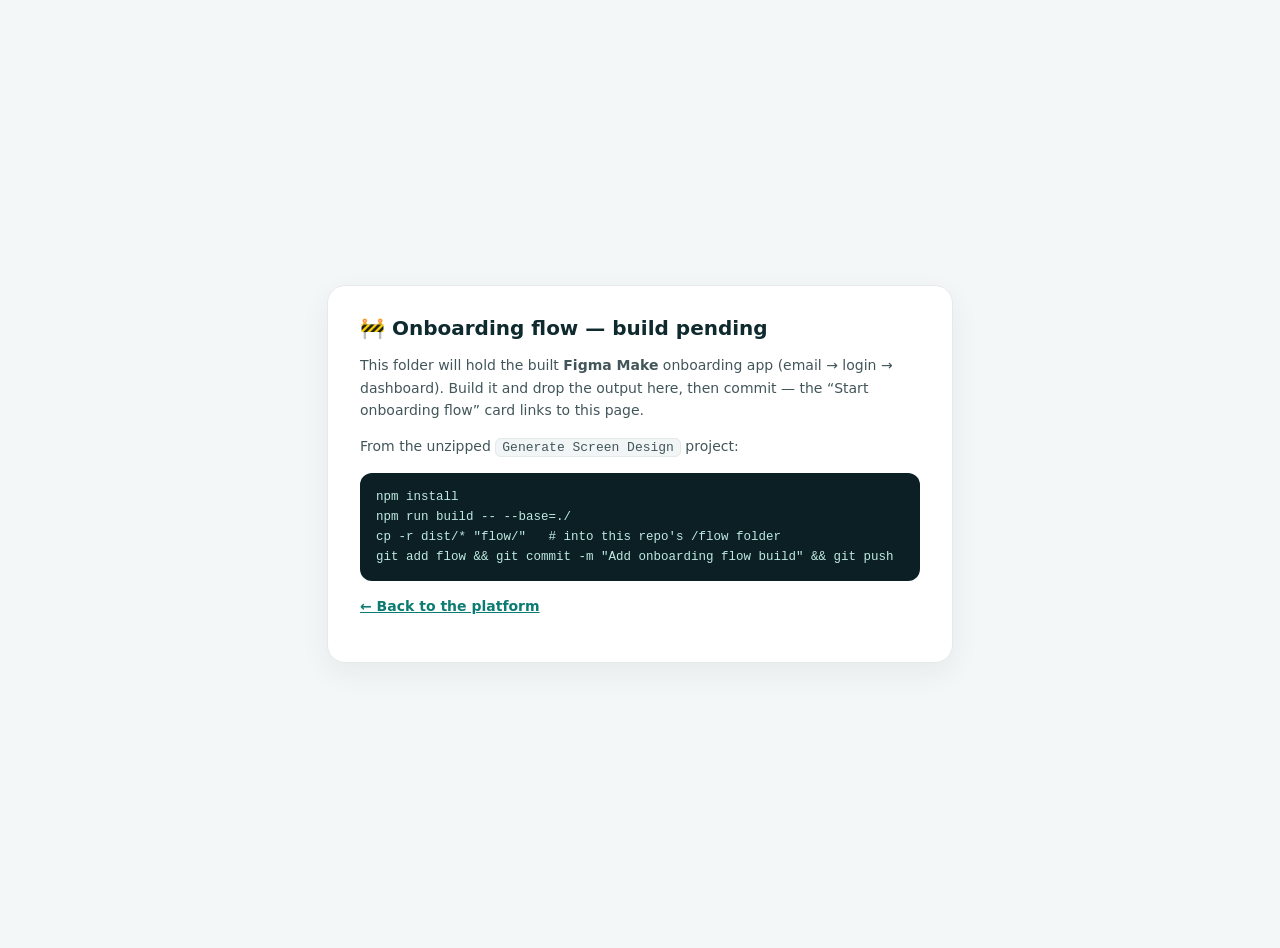
==== flow/index.html @ 6468759a "Wire 'Start onboarding flow' box to /flow; add build-pending placeholder Co-Authored-By: Claude Opus" ====
<!doctype html>
<html lang="en">
<head>
<meta charset="utf-8">
<meta name="viewport" content="width=device-width, initial-scale=1">
<title>Onboarding flow — build pending</title>
<style>
  body{margin:0;min-height:100vh;display:flex;align-items:center;justify-content:center;background:#F4F7F7;color:#0F2A2E;font-family:Inter,-apple-system,system-ui,sans-serif;padding:24px}
  .card{max-width:560px;background:#fff;border:1px solid #E4EAEA;border-radius:18px;padding:30px 32px;box-shadow:0 10px 30px rgba(15,42,46,.06)}
  h1{font-size:20px;margin:0 0 8px}
  p{color:#42565A;font-size:14px;line-height:1.6}
  code{background:#F1F5F5;border:1px solid #E4EAEA;border-radius:6px;padding:1px 6px;font-size:13px}
  pre{background:#0B1F24;color:#BFE9E2;border-radius:12px;padding:14px 16px;overflow:auto;font-size:12.5px;line-height:1.6}
  a{color:#0C7C72;font-weight:700}
</style>
</head>
<body>
<div class="card">
  <h1>🚧 Onboarding flow — build pending</h1>
  <p>This folder will hold the built <b>Figma Make</b> onboarding app (email → login → dashboard). Build it and drop the output here, then commit — the “Start onboarding flow” card links to this page.</p>
  <p>From the unzipped <code>Generate Screen Design</code> project:</p>
  <pre>npm install
npm run build -- --base=./
cp -r dist/* "flow/"   # into this repo's /flow folder
git add flow &amp;&amp; git commit -m "Add onboarding flow build" &amp;&amp; git push</pre>
  <p><a href="../index.html">← Back to the platform</a></p>
</div>
</body>
</html>
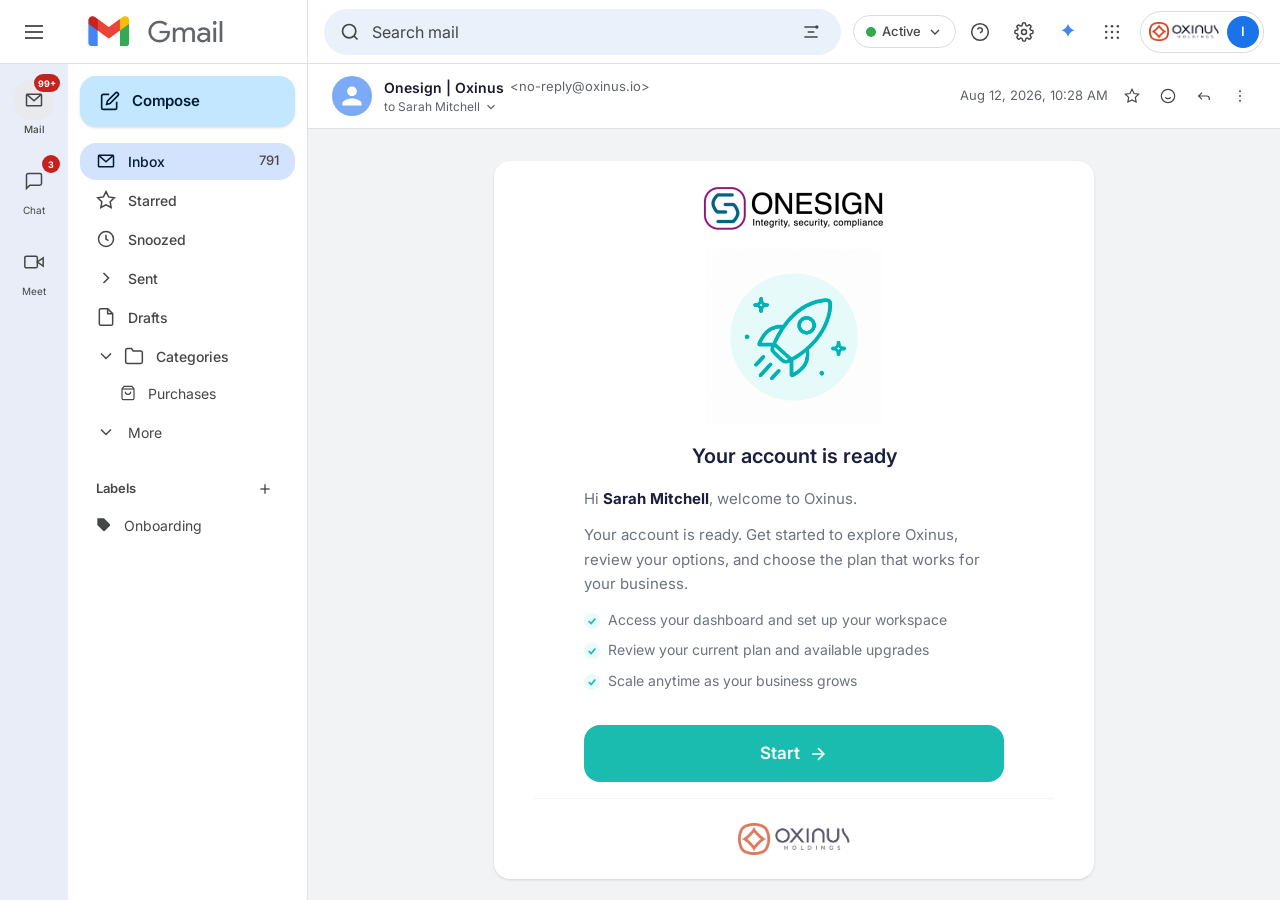
==== commit 49ee89c0: "Add built Figma Make onboarding app to /flow (email -> login -> dashboard) Built from the Generate S" ====
--- a/flow/index.html
+++ b/flow/index.html
@@ -1,29 +1,21 @@
 <!doctype html>
 <html lang="en">
-<head>
-<meta charset="utf-8">
-<meta name="viewport" content="width=device-width, initial-scale=1">
-<title>Onboarding flow — build pending</title>
-<style>
-  body{margin:0;min-height:100vh;display:flex;align-items:center;justify-content:center;background:#F4F7F7;color:#0F2A2E;font-family:Inter,-apple-system,system-ui,sans-serif;padding:24px}
-  .card{max-width:560px;background:#fff;border:1px solid #E4EAEA;border-radius:18px;padding:30px 32px;box-shadow:0 10px 30px rgba(15,42,46,.06)}
-  h1{font-size:20px;margin:0 0 8px}
-  p{color:#42565A;font-size:14px;line-height:1.6}
-  code{background:#F1F5F5;border:1px solid #E4EAEA;border-radius:6px;padding:1px 6px;font-size:13px}
-  pre{background:#0B1F24;color:#BFE9E2;border-radius:12px;padding:14px 16px;overflow:auto;font-size:12.5px;line-height:1.6}
-  a{color:#0C7C72;font-weight:700}
-</style>
-</head>
-<body>
-<div class="card">
-  <h1>🚧 Onboarding flow — build pending</h1>
-  <p>This folder will hold the built <b>Figma Make</b> onboarding app (email → login → dashboard). Build it and drop the output here, then commit — the “Start onboarding flow” card links to this page.</p>
-  <p>From the unzipped <code>Generate Screen Design</code> project:</p>
-  <pre>npm install
-npm run build -- --base=./
-cp -r dist/* "flow/"   # into this repo's /flow folder
-git add flow &amp;&amp; git commit -m "Add onboarding flow build" &amp;&amp; git push</pre>
-  <p><a href="../index.html">← Back to the platform</a></p>
-</div>
-</body>
+  <head>
+    
+    <meta charset="UTF-8" />
+    <meta name="viewport" content="width=device-width, initial-scale=1.0" />
+    <title>Choose plan - new user</title>
+    
+    <meta name="description" content="Creates custom screen designs quickly and efficiently, enabling designers and developers to visualize and prototype user interfaces with ease.">
+    <meta name="robots" content="noindex, nofollow">
+    <meta property="og:title" content="Choose plan - new user">
+    <meta property="og:description" content="Creates custom screen designs quickly and efficiently, enabling designers and developers to visualize and prototype user interfaces with ease.">
+    <script type="module" crossorigin src="./assets/index-Cu-lUouY.js"></script>
+    <link rel="stylesheet" crossorigin href="./assets/index-CM7IrPWO.css">
+  </head>
+  <body>
+    
+    <div id="root"></div>
+    
+  </body>
 </html>
--- a/flow/assets/index-CM7IrPWO.css
+++ b/flow/assets/index-CM7IrPWO.css
@@ -0,0 +1 @@
+@import "https://fonts.googleapis.com/css2?family=Inter:wght@400;500;600;700&display=swap";@layer components;@layer properties{@supports (((-webkit-hyphens:none)) and (not (margin-trim:inline))) or ((-moz-orient:inline) and (not (color:rgb(from red r g b)))){*,:before,:after,::backdrop{--tw-translate-x:0;--tw-translate-y:0;--tw-translate-z:0;--tw-rotate-x:initial;--tw-rotate-y:initial;--tw-rotate-z:initial;--tw-skew-x:initial;--tw-skew-y:initial;--tw-space-y-reverse:0;--tw-space-x-reverse:0;--tw-border-style:solid;--tw-leading:initial;--tw-font-weight:initial;--tw-tracking:initial;--tw-shadow:0 0 #0000;--tw-shadow-color:initial;--tw-shadow-alpha:100%;--tw-inset-shadow:0 0 #0000;--tw-inset-shadow-color:initial;--tw-inset-shadow-alpha:100%;--tw-ring-color:initial;--tw-ring-shadow:0 0 #0000;--tw-inset-ring-color:initial;--tw-inset-ring-shadow:0 0 #0000;--tw-ring-inset:initial;--tw-ring-offset-width:0px;--tw-ring-offset-color:#fff;--tw-ring-offset-shadow:0 0 #0000;--tw-blur:initial;--tw-brightness:initial;--tw-contrast:initial;--tw-grayscale:initial;--tw-hue-rotate:initial;--tw-invert:initial;--tw-opacity:initial;--tw-saturate:initial;--tw-sepia:initial;--tw-drop-shadow:initial;--tw-drop-shadow-color:initial;--tw-drop-shadow-alpha:100%;--tw-drop-shadow-size:initial;--tw-duration:initial}}}@layer theme{:root,:host{--font-sans:ui-sans-serif, system-ui, sans-serif, "Apple Color Emoji", "Segoe UI Emoji", "Segoe UI Symbol", "Noto Color Emoji";--font-mono:ui-monospace, SFMono-Regular, Menlo, Monaco, Consolas, "Liberation Mono", "Courier New", monospace;--color-black:#000;--color-white:#fff;--spacing:.25rem;--font-weight-normal:400;--font-weight-medium:500;--font-weight-semibold:600;--font-weight-bold:700;--font-weight-black:900;--tracking-tight:-.025em;--tracking-wider:.05em;--tracking-widest:.1em;--leading-tight:1.25;--leading-snug:1.375;--leading-relaxed:1.625;--radius-lg:.5rem;--radius-xl:.75rem;--radius-2xl:1rem;--blur-sm:8px;--default-transition-duration:.15s;--default-transition-timing-function:cubic-bezier(.4, 0, .2, 1);--default-font-family:var(--font-sans);--default-mono-font-family:var(--font-mono)}}@layer base{*,:after,:before,::backdrop{box-sizing:border-box;border:0 solid;margin:0;padding:0}::file-selector-button{box-sizing:border-box;border:0 solid;margin:0;padding:0}html,:host{-webkit-text-size-adjust:100%;tab-size:4;line-height:1.5;font-family:var(--default-font-family,ui-sans-serif, system-ui, sans-serif, "Apple Color Emoji", "Segoe UI Emoji", "Segoe UI Symbol", "Noto Color Emoji");font-feature-settings:var(--default-font-feature-settings,normal);font-variation-settings:var(--default-font-variation-settings,normal);-webkit-tap-highlight-color:transparent}hr{height:0;color:inherit;border-top-width:1px}abbr:where([title]){-webkit-text-decoration:underline dotted;text-decoration:underline dotted}h1,h2,h3,h4,h5,h6{font-size:inherit;font-weight:inherit}a{color:inherit;-webkit-text-decoration:inherit;-webkit-text-decoration:inherit;-webkit-text-decoration:inherit;-webkit-text-decoration:inherit;text-decoration:inherit}b,strong{font-weight:bolder}code,kbd,samp,pre{font-family:var(--default-mono-font-family,ui-monospace, SFMono-Regular, Menlo, Monaco, Consolas, "Liberation Mono", "Courier New", monospace);font-feature-settings:var(--default-mono-font-feature-settings,normal);font-variation-settings:var(--default-mono-font-variation-settings,normal);font-size:1em}small{font-size:80%}sub,sup{vertical-align:baseline;font-size:75%;line-height:0;position:relative}sub{bottom:-.25em}sup{top:-.5em}table{text-indent:0;border-color:inherit;border-collapse:collapse}:-moz-focusring{outline:auto}progress{vertical-align:baseline}summary{display:list-item}ol,ul,menu{list-style:none}img,svg,video,canvas,audio,iframe,embed,object{vertical-align:middle;display:block}img,video{max-width:100%;height:auto}button,input,select,optgroup,textarea{font:inherit;font-feature-settings:inherit;font-variation-settings:inherit;letter-spacing:inherit;color:inherit;opacity:1;background-color:#0000;border-radius:0}::file-selector-button{font:inherit;font-feature-settings:inherit;font-variation-settings:inherit;letter-spacing:inherit;color:inherit;opacity:1;background-color:#0000;border-radius:0}:where(select:is([multiple],[size])) optgroup{font-weight:bolder}:where(select:is([multiple],[size])) optgroup option{padding-inline-start:20px}::file-selector-button{margin-inline-end:4px}::placeholder{opacity:1}@supports (not ((-webkit-appearance:-apple-pay-button))) or (contain-intrinsic-size:1px){::placeholder{color:currentColor}@supports (color:color-mix(in lab, red, red)){::placeholder{color:color-mix(in oklab, currentcolor 50%, transparent)}}}textarea{resize:vertical}::-webkit-search-decoration{-webkit-appearance:none}::-webkit-date-and-time-value{min-height:1lh;text-align:inherit}::-webkit-datetime-edit{display:inline-flex}::-webkit-datetime-edit-fields-wrapper{padding:0}::-webkit-datetime-edit{padding-block:0}::-webkit-datetime-edit-year-field{padding-block:0}::-webkit-datetime-edit-month-field{padding-block:0}::-webkit-datetime-edit-day-field{padding-block:0}::-webkit-datetime-edit-hour-field{padding-block:0}::-webkit-datetime-edit-minute-field{padding-block:0}::-webkit-datetime-edit-second-field{padding-block:0}::-webkit-datetime-edit-millisecond-field{padding-block:0}::-webkit-datetime-edit-meridiem-field{padding-block:0}::-webkit-calendar-picker-indicator{line-height:1}:-moz-ui-invalid{box-shadow:none}button,input:where([type=button],[type=reset],[type=submit]){appearance:button}::file-selector-button{appearance:button}::-webkit-inner-spin-button{height:auto}::-webkit-outer-spin-button{height:auto}[hidden]:where(:not([hidden=until-found])){display:none!important}}@layer utilities{.pointer-events-none{pointer-events:none}.absolute{position:absolute}.fixed{position:fixed}.relative{position:relative}.start{inset-inline-start:var(--spacing)}.-top-0\.5{top:calc(var(--spacing) * -.5)}.-top-1\.5{top:calc(var(--spacing) * -1.5)}.top-0{top:calc(var(--spacing) * 0)}.top-1\/2{top:50%}.top-12{top:calc(var(--spacing) * 12)}.-right-0\.5{right:calc(var(--spacing) * -.5)}.-right-1\.5{right:calc(var(--spacing) * -1.5)}.right-0{right:calc(var(--spacing) * 0)}.right-2{right:calc(var(--spacing) * 2)}.right-4{right:calc(var(--spacing) * 4)}.left-10{left:calc(var(--spacing) * 10)}.z-10{z-index:10}.mx-1{margin-inline:calc(var(--spacing) * 1)}.mx-auto{margin-inline:auto}.-mt-4{margin-top:calc(var(--spacing) * -4)}.mt-1{margin-top:calc(var(--spacing) * 1)}.mt-2{margin-top:calc(var(--spacing) * 2)}.mt-3{margin-top:calc(var(--spacing) * 3)}.mt-4{margin-top:calc(var(--spacing) * 4)}.mt-5{margin-top:calc(var(--spacing) * 5)}.mt-6{margin-top:calc(var(--spacing) * 6)}.mr-1{margin-right:calc(var(--spacing) * 1)}.mb-1{margin-bottom:calc(var(--spacing) * 1)}.mb-1\.5{margin-bottom:calc(var(--spacing) * 1.5)}.mb-2{margin-bottom:calc(var(--spacing) * 2)}.mb-3{margin-bottom:calc(var(--spacing) * 3)}.mb-4{margin-bottom:calc(var(--spacing) * 4)}.mb-5{margin-bottom:calc(var(--spacing) * 5)}.mb-6{margin-bottom:calc(var(--spacing) * 6)}.mb-7{margin-bottom:calc(var(--spacing) * 7)}.mb-8{margin-bottom:calc(var(--spacing) * 8)}.mb-10{margin-bottom:calc(var(--spacing) * 10)}.-ml-1{margin-left:calc(var(--spacing) * -1)}.ml-1{margin-left:calc(var(--spacing) * 1)}.ml-7{margin-left:calc(var(--spacing) * 7)}.ml-auto{margin-left:auto}.block{display:block}.flex{display:flex}.grid{display:grid}.hidden{display:none}.inline{display:inline}.table{display:table}.h-0\.5{height:calc(var(--spacing) * .5)}.h-1\.5{height:calc(var(--spacing) * 1.5)}.h-2{height:calc(var(--spacing) * 2)}.h-2\.5{height:calc(var(--spacing) * 2.5)}.h-3{height:calc(var(--spacing) * 3)}.h-3\.5{height:calc(var(--spacing) * 3.5)}.h-4{height:calc(var(--spacing) * 4)}.h-4\.5{height:calc(var(--spacing) * 4.5)}.h-5{height:calc(var(--spacing) * 5)}.h-6{height:calc(var(--spacing) * 6)}.h-7{height:calc(var(--spacing) * 7)}.h-8{height:calc(var(--spacing) * 8)}.h-9{height:calc(var(--spacing) * 9)}.h-10{height:calc(var(--spacing) * 10)}.h-12{height:calc(var(--spacing) * 12)}.h-24{height:calc(var(--spacing) * 24)}.h-44{height:calc(var(--spacing) * 44)}.h-\[18px\]{height:18px}.h-\[46px\]{height:46px}.h-\[52px\]{height:52px}.h-\[56px\]{height:56px}.h-\[60px\]{height:60px}.h-\[64px\]{height:64px}.h-full{height:100%}.h-px{height:1px}.h-screen{height:100vh}.min-h-0{min-height:calc(var(--spacing) * 0)}.w-2{width:calc(var(--spacing) * 2)}.w-2\.5{width:calc(var(--spacing) * 2.5)}.w-3{width:calc(var(--spacing) * 3)}.w-3\.5{width:calc(var(--spacing) * 3.5)}.w-4{width:calc(var(--spacing) * 4)}.w-4\.5{width:calc(var(--spacing) * 4.5)}.w-5{width:calc(var(--spacing) * 5)}.w-6{width:calc(var(--spacing) * 6)}.w-7{width:calc(var(--spacing) * 7)}.w-8{width:calc(var(--spacing) * 8)}.w-9{width:calc(var(--spacing) * 9)}.w-10{width:calc(var(--spacing) * 10)}.w-12{width:calc(var(--spacing) * 12)}.w-24{width:calc(var(--spacing) * 24)}.w-44{width:calc(var(--spacing) * 44)}.w-\[18px\]{width:18px}.w-\[52\%\]{width:52%}.w-\[52px\]{width:52px}.w-\[68px\]{width:68px}.w-\[88px\]{width:88px}.w-\[240px\]{width:240px}.w-full{width:100%}.w-px{width:1px}.max-w-\[420px\]{max-width:420px}.max-w-\[520px\]{max-width:520px}.max-w-\[600px\]{max-width:600px}.max-w-\[680px\]{max-width:680px}.max-w-\[720px\]{max-width:720px}.min-w-0{min-width:calc(var(--spacing) * 0)}.min-w-\[18px\]{min-width:18px}.flex-1{flex:1}.flex-shrink-0{flex-shrink:0}.-translate-y-1\/2{--tw-translate-y:calc(calc(1 / 2 * 100%) * -1);translate:var(--tw-translate-x) var(--tw-translate-y)}.transform{transform:var(--tw-rotate-x,) var(--tw-rotate-y,) var(--tw-rotate-z,) var(--tw-skew-x,) var(--tw-skew-y,)}.cursor-not-allowed{cursor:not-allowed}.cursor-pointer{cursor:pointer}.appearance-none{appearance:none}.grid-cols-2{grid-template-columns:repeat(2,minmax(0,1fr))}.grid-cols-3{grid-template-columns:repeat(3,minmax(0,1fr))}.flex-col{flex-direction:column}.items-baseline{align-items:baseline}.items-center{align-items:center}.items-end{align-items:flex-end}.items-start{align-items:flex-start}.justify-between{justify-content:space-between}.justify-center{justify-content:center}.justify-end{justify-content:flex-end}.gap-0{gap:calc(var(--spacing) * 0)}.gap-0\.5{gap:calc(var(--spacing) * .5)}.gap-1{gap:calc(var(--spacing) * 1)}.gap-1\.5{gap:calc(var(--spacing) * 1.5)}.gap-2{gap:calc(var(--spacing) * 2)}.gap-3{gap:calc(var(--spacing) * 3)}.gap-4{gap:calc(var(--spacing) * 4)}.gap-5{gap:calc(var(--spacing) * 5)}.gap-6{gap:calc(var(--spacing) * 6)}:where(.space-y-2>:not(:last-child)){--tw-space-y-reverse:0;margin-block-start:calc(calc(var(--spacing) * 2) * var(--tw-space-y-reverse));margin-block-end:calc(calc(var(--spacing) * 2) * calc(1 - var(--tw-space-y-reverse)))}:where(.space-y-3>:not(:last-child)){--tw-space-y-reverse:0;margin-block-start:calc(calc(var(--spacing) * 3) * var(--tw-space-y-reverse));margin-block-end:calc(calc(var(--spacing) * 3) * calc(1 - var(--tw-space-y-reverse)))}:where(.space-y-5>:not(:last-child)){--tw-space-y-reverse:0;margin-block-start:calc(calc(var(--spacing) * 5) * var(--tw-space-y-reverse));margin-block-end:calc(calc(var(--spacing) * 5) * calc(1 - var(--tw-space-y-reverse)))}:where(.-space-x-2>:not(:last-child)){--tw-space-x-reverse:0;margin-inline-start:calc(calc(var(--spacing) * -2) * var(--tw-space-x-reverse));margin-inline-end:calc(calc(var(--spacing) * -2) * calc(1 - var(--tw-space-x-reverse)))}.overflow-hidden{overflow:hidden}.overflow-y-auto{overflow-y:auto}.rounded{border-radius:.25rem}.rounded-2xl{border-radius:var(--radius-2xl)}.rounded-full{border-radius:3.40282e38px}.rounded-lg{border-radius:var(--radius-lg)}.rounded-xl{border-radius:var(--radius-xl)}.rounded-r-full{border-top-right-radius:3.40282e38px;border-bottom-right-radius:3.40282e38px}.border{border-style:var(--tw-border-style);border-width:1px}.border-0{border-style:var(--tw-border-style);border-width:0}.border-2{border-style:var(--tw-border-style);border-width:2px}.border-t{border-top-style:var(--tw-border-style);border-top-width:1px}.border-r{border-right-style:var(--tw-border-style);border-right-width:1px}.border-b{border-bottom-style:var(--tw-border-style);border-bottom-width:1px}.border-dashed{--tw-border-style:dashed;border-style:dashed}.border-\[\#1abcb0\]{border-color:#1abcb0}.border-\[\#d1d5db\]{border-color:#d1d5db}.border-\[\#dadce0\]{border-color:#dadce0}.border-\[\#e0e0e0\]{border-color:#e0e0e0}.border-\[\#e5e7eb\]{border-color:#e5e7eb}.border-\[\#f3f4f6\]{border-color:#f3f4f6}.bg-\[\#1a73e8\]{background-color:#1a73e8}.bg-\[\#3b82f6\]{background-color:#3b82f6}.bg-\[\#7baaf7\]{background-color:#7baaf7}.bg-\[\#22c55e\]{background-color:#22c55e}.bg-\[\#34a853\]{background-color:#34a853}.bg-\[\#c2e7ff\]{background-color:#c2e7ff}.bg-\[\#c5221f\]{background-color:#c5221f}.bg-\[\#d3e3fd\]{background-color:#d3e3fd}.bg-\[\#dcfce7\]{background-color:#dcfce7}.bg-\[\#e5e7eb\]{background-color:#e5e7eb}.bg-\[\#e8eaed\]{background-color:#e8eaed}.bg-\[\#eaf1fb\]{background-color:#eaf1fb}.bg-\[\#eb001b\]{background-color:#eb001b}.bg-\[\#ef4444\]{background-color:#ef4444}.bg-\[\#f0fafa\]{background-color:#f0fafa}.bg-\[\#f1f3f4\]{background-color:#f1f3f4}.bg-\[\#f3f4f6\]{background-color:#f3f4f6}.bg-\[\#f4f6f8\]{background-color:#f4f6f8}.bg-\[\#f9fafb\]{background-color:#f9fafb}.bg-\[\#f79e1b\]{background-color:#f79e1b}.bg-\[\#f97316\]{background-color:#f97316}.bg-white{background-color:var(--color-white)}.object-contain{object-fit:contain}.object-cover{object-fit:cover}.object-left{object-position:left}.p-1{padding:calc(var(--spacing) * 1)}.p-2{padding:calc(var(--spacing) * 2)}.p-5{padding:calc(var(--spacing) * 5)}.p-6{padding:calc(var(--spacing) * 6)}.px-1{padding-inline:calc(var(--spacing) * 1)}.px-2{padding-inline:calc(var(--spacing) * 2)}.px-2\.5{padding-inline:calc(var(--spacing) * 2.5)}.px-3{padding-inline:calc(var(--spacing) * 3)}.px-4{padding-inline:calc(var(--spacing) * 4)}.px-5{padding-inline:calc(var(--spacing) * 5)}.px-6{padding-inline:calc(var(--spacing) * 6)}.px-10{padding-inline:calc(var(--spacing) * 10)}.px-16{padding-inline:calc(var(--spacing) * 16)}.py-0\.5{padding-block:calc(var(--spacing) * .5)}.py-1{padding-block:calc(var(--spacing) * 1)}.py-1\.5{padding-block:calc(var(--spacing) * 1.5)}.py-2{padding-block:calc(var(--spacing) * 2)}.py-2\.5{padding-block:calc(var(--spacing) * 2.5)}.py-3{padding-block:calc(var(--spacing) * 3)}.py-3\.5{padding-block:calc(var(--spacing) * 3.5)}.py-4{padding-block:calc(var(--spacing) * 4)}.py-5{padding-block:calc(var(--spacing) * 5)}.py-6{padding-block:calc(var(--spacing) * 6)}.py-8{padding-block:calc(var(--spacing) * 8)}.py-10{padding-block:calc(var(--spacing) * 10)}.pt-1{padding-top:calc(var(--spacing) * 1)}.pt-3{padding-top:calc(var(--spacing) * 3)}.pt-4{padding-top:calc(var(--spacing) * 4)}.pt-8{padding-top:calc(var(--spacing) * 8)}.pr-1{padding-right:calc(var(--spacing) * 1)}.pr-4{padding-right:calc(var(--spacing) * 4)}.pr-12{padding-right:calc(var(--spacing) * 12)}.pb-2{padding-bottom:calc(var(--spacing) * 2)}.pb-4{padding-bottom:calc(var(--spacing) * 4)}.pb-6{padding-bottom:calc(var(--spacing) * 6)}.pl-2{padding-left:calc(var(--spacing) * 2)}.pl-4{padding-left:calc(var(--spacing) * 4)}.pl-10{padding-left:calc(var(--spacing) * 10)}.text-center{text-align:center}.text-left{text-align:left}.text-right{text-align:right}.text-\[9px\]{font-size:9px}.text-\[10px\]{font-size:10px}.text-\[11px\]{font-size:11px}.text-\[12px\]{font-size:12px}.text-\[13px\]{font-size:13px}.text-\[14px\]{font-size:14px}.text-\[15px\]{font-size:15px}.text-\[16px\]{font-size:16px}.text-\[17px\]{font-size:17px}.text-\[18px\]{font-size:18px}.text-\[20px\]{font-size:20px}.text-\[22px\]{font-size:22px}.text-\[24px\]{font-size:24px}.text-\[26px\]{font-size:26px}.text-\[28px\]{font-size:28px}.text-\[32px\]{font-size:32px}.leading-none{--tw-leading:1;line-height:1}.leading-relaxed{--tw-leading:var(--leading-relaxed);line-height:var(--leading-relaxed)}.leading-snug{--tw-leading:var(--leading-snug);line-height:var(--leading-snug)}.leading-tight{--tw-leading:var(--leading-tight);line-height:var(--leading-tight)}.font-black{--tw-font-weight:var(--font-weight-black);font-weight:var(--font-weight-black)}.font-bold{--tw-font-weight:var(--font-weight-bold);font-weight:var(--font-weight-bold)}.font-medium{--tw-font-weight:var(--font-weight-medium);font-weight:var(--font-weight-medium)}.font-normal{--tw-font-weight:var(--font-weight-normal);font-weight:var(--font-weight-normal)}.font-semibold{--tw-font-weight:var(--font-weight-semibold);font-weight:var(--font-weight-semibold)}.tracking-tight{--tw-tracking:var(--tracking-tight);letter-spacing:var(--tracking-tight)}.tracking-wider{--tw-tracking:var(--tracking-wider);letter-spacing:var(--tracking-wider)}.tracking-widest{--tw-tracking:var(--tracking-widest);letter-spacing:var(--tracking-widest)}.whitespace-nowrap{white-space:nowrap}.text-\[\#001d35\]{color:#001d35}.text-\[\#1a1a2e\]{color:#1a1a2e}.text-\[\#1a1f3c\]{color:#1a1f3c}.text-\[\#1abcb0\]{color:#1abcb0}.text-\[\#5f6368\]{color:#5f6368}.text-\[\#6b7280\]{color:#6b7280}.text-\[\#9ca3af\]{color:#9ca3af}.text-\[\#16a34a\]{color:#16a34a}.text-\[\#22c55e\]{color:#22c55e}.text-\[\#374151\]{color:#374151}.text-\[\#444746\]{color:#444746}.text-\[\#ef4444\]{color:#ef4444}.text-white{color:var(--color-white)}.uppercase{text-transform:uppercase}.opacity-40{opacity:.4}.opacity-70{opacity:.7}.opacity-90{opacity:.9}.shadow-sm{--tw-shadow:0 1px 3px 0 var(--tw-shadow-color,#0000001a), 0 1px 2px -1px var(--tw-shadow-color,#0000001a);box-shadow:var(--tw-inset-shadow), var(--tw-inset-ring-shadow), var(--tw-ring-offset-shadow), var(--tw-ring-shadow), var(--tw-shadow)}.blur-sm{--tw-blur:blur(var(--blur-sm));filter:var(--tw-blur,) var(--tw-brightness,) var(--tw-contrast,) var(--tw-grayscale,) var(--tw-hue-rotate,) var(--tw-invert,) var(--tw-saturate,) var(--tw-sepia,) var(--tw-drop-shadow,)}.filter{filter:var(--tw-blur,) var(--tw-brightness,) var(--tw-contrast,) var(--tw-grayscale,) var(--tw-hue-rotate,) var(--tw-invert,) var(--tw-saturate,) var(--tw-sepia,) var(--tw-drop-shadow,)}.transition-all{transition-property:all;transition-timing-function:var(--tw-ease,var(--default-transition-timing-function));transition-duration:var(--tw-duration,var(--default-transition-duration))}.transition-colors{transition-property:color,background-color,border-color,outline-color,text-decoration-color,fill,stroke,--tw-gradient-from,--tw-gradient-via,--tw-gradient-to;transition-timing-function:var(--tw-ease,var(--default-transition-timing-function));transition-duration:var(--tw-duration,var(--default-transition-duration))}.transition-opacity{transition-property:opacity;transition-timing-function:var(--tw-ease,var(--default-transition-timing-function));transition-duration:var(--tw-duration,var(--default-transition-duration))}.duration-500{--tw-duration:.5s;transition-duration:.5s}.outline-none{--tw-outline-style:none;outline-style:none}.select-none{-webkit-user-select:none;user-select:none}.last\:border-b-0:last-child{border-bottom-style:var(--tw-border-style);border-bottom-width:0}@media (hover:hover){.hover\:bg-\[\#a8d8f0\]:hover{background-color:#a8d8f0}.hover\:bg-\[\#e2eaf8\]:hover{background-color:#e2eaf8}.hover\:bg-\[\#f0fafa\]:hover{background-color:#f0fafa}.hover\:bg-\[\#f3f4f6\]:hover{background-color:#f3f4f6}.hover\:bg-\[\#f9fafb\]:hover{background-color:#f9fafb}.hover\:bg-black\/5:hover{background-color:#0000000d}@supports (color:color-mix(in lab, red, red)){.hover\:bg-black\/5:hover{background-color:color-mix(in oklab, var(--color-black) 5%, transparent)}}.hover\:bg-black\/6:hover{background-color:#0000000f}@supports (color:color-mix(in lab, red, red)){.hover\:bg-black\/6:hover{background-color:color-mix(in oklab, var(--color-black) 6%, transparent)}}.hover\:bg-black\/8:hover{background-color:#00000014}@supports (color:color-mix(in lab, red, red)){.hover\:bg-black\/8:hover{background-color:color-mix(in oklab, var(--color-black) 8%, transparent)}}.hover\:text-\[\#1a1f3c\]:hover{color:#1a1f3c}.hover\:text-\[\#5f6368\]:hover{color:#5f6368}.hover\:text-\[\#374151\]:hover{color:#374151}.hover\:opacity-90:hover{opacity:.9}}.focus\:border-\[\#1abcb0\]:focus{border-color:#1abcb0}}@property --tw-translate-x{syntax:"*";inherits:false;initial-value:0}@property --tw-translate-y{syntax:"*";inherits:false;initial-value:0}@property --tw-translate-z{syntax:"*";inherits:false;initial-value:0}@property --tw-rotate-x{syntax:"*";inherits:false}@property --tw-rotate-y{syntax:"*";inherits:false}@property --tw-rotate-z{syntax:"*";inherits:false}@property --tw-skew-x{syntax:"*";inherits:false}@property --tw-skew-y{syntax:"*";inherits:false}@property --tw-space-y-reverse{syntax:"*";inherits:false;initial-value:0}@property --tw-space-x-reverse{syntax:"*";inherits:false;initial-value:0}@property --tw-border-style{syntax:"*";inherits:false;initial-value:solid}@property --tw-leading{syntax:"*";inherits:false}@property --tw-font-weight{syntax:"*";inherits:false}@property --tw-tracking{syntax:"*";inherits:false}@property --tw-shadow{syntax:"*";inherits:false;initial-value:0 0 #0000}@property --tw-shadow-color{syntax:"*";inherits:false}@property --tw-shadow-alpha{syntax:"<percentage>";inherits:false;initial-value:100%}@property --tw-inset-shadow{syntax:"*";inherits:false;initial-value:0 0 #0000}@property --tw-inset-shadow-color{syntax:"*";inherits:false}@property --tw-inset-shadow-alpha{syntax:"<percentage>";inherits:false;initial-value:100%}@property --tw-ring-color{syntax:"*";inherits:false}@property --tw-ring-shadow{syntax:"*";inherits:false;initial-value:0 0 #0000}@property --tw-inset-ring-color{syntax:"*";inherits:false}@property --tw-inset-ring-shadow{syntax:"*";inherits:false;initial-value:0 0 #0000}@property --tw-ring-inset{syntax:"*";inherits:false}@property --tw-ring-offset-width{syntax:"<length>";inherits:false;initial-value:0}@property --tw-ring-offset-color{syntax:"*";inherits:false;initial-value:#fff}@property --tw-ring-offset-shadow{syntax:"*";inherits:false;initial-value:0 0 #0000}@property --tw-blur{syntax:"*";inherits:false}@property --tw-brightness{syntax:"*";inherits:false}@property --tw-contrast{syntax:"*";inherits:false}@property --tw-grayscale{syntax:"*";inherits:false}@property --tw-hue-rotate{syntax:"*";inherits:false}@property --tw-invert{syntax:"*";inherits:false}@property --tw-opacity{syntax:"*";inherits:false}@property --tw-saturate{syntax:"*";inherits:false}@property --tw-sepia{syntax:"*";inherits:false}@property --tw-drop-shadow{syntax:"*";inherits:false}@property --tw-drop-shadow-color{syntax:"*";inherits:false}@property --tw-drop-shadow-alpha{syntax:"<percentage>";inherits:false;initial-value:100%}@property --tw-drop-shadow-size{syntax:"*";inherits:false}@property --tw-duration{syntax:"*";inherits:false}
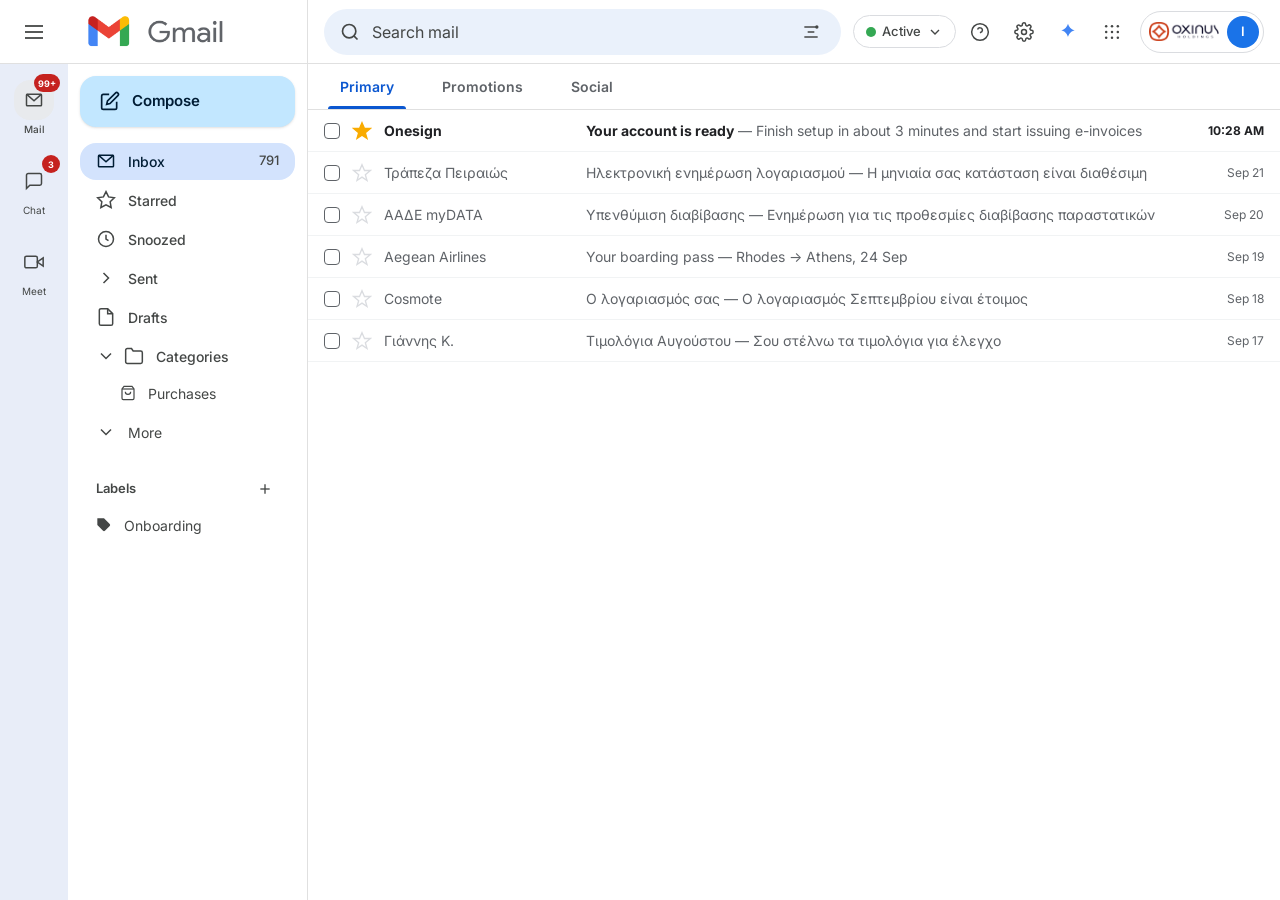
==== commit 4307fb96: "Flow email screen: v3 Gmail inbox (Primary/Promotions/Social + realistic emails), click Onesign to o" ====
--- a/flow/index.html
+++ b/flow/index.html
@@ -10,8 +10,8 @@
     <meta name="robots" content="noindex, nofollow">
     <meta property="og:title" content="Choose plan - new user">
     <meta property="og:description" content="Creates custom screen designs quickly and efficiently, enabling designers and developers to visualize and prototype user interfaces with ease.">
-    <script type="module" crossorigin src="./assets/index-Cu-lUouY.js"></script>
-    <link rel="stylesheet" crossorigin href="./assets/index-CM7IrPWO.css">
+    <script type="module" crossorigin src="./assets/index-CQQblohB.js"></script>
+    <link rel="stylesheet" crossorigin href="./assets/index-CK1z0iN4.css">
   </head>
   <body>
     
--- a/flow/assets/index-CK1z0iN4.css
+++ b/flow/assets/index-CK1z0iN4.css
@@ -0,0 +1 @@
+@import "https://fonts.googleapis.com/css2?family=Inter:wght@400;500;600;700&display=swap";@layer components;@layer properties{@supports (((-webkit-hyphens:none)) and (not (margin-trim:inline))) or ((-moz-orient:inline) and (not (color:rgb(from red r g b)))){*,:before,:after,::backdrop{--tw-translate-x:0;--tw-translate-y:0;--tw-translate-z:0;--tw-rotate-x:initial;--tw-rotate-y:initial;--tw-rotate-z:initial;--tw-skew-x:initial;--tw-skew-y:initial;--tw-space-y-reverse:0;--tw-space-x-reverse:0;--tw-border-style:solid;--tw-leading:initial;--tw-font-weight:initial;--tw-tracking:initial;--tw-shadow:0 0 #0000;--tw-shadow-color:initial;--tw-shadow-alpha:100%;--tw-inset-shadow:0 0 #0000;--tw-inset-shadow-color:initial;--tw-inset-shadow-alpha:100%;--tw-ring-color:initial;--tw-ring-shadow:0 0 #0000;--tw-inset-ring-color:initial;--tw-inset-ring-shadow:0 0 #0000;--tw-ring-inset:initial;--tw-ring-offset-width:0px;--tw-ring-offset-color:#fff;--tw-ring-offset-shadow:0 0 #0000;--tw-blur:initial;--tw-brightness:initial;--tw-contrast:initial;--tw-grayscale:initial;--tw-hue-rotate:initial;--tw-invert:initial;--tw-opacity:initial;--tw-saturate:initial;--tw-sepia:initial;--tw-drop-shadow:initial;--tw-drop-shadow-color:initial;--tw-drop-shadow-alpha:100%;--tw-drop-shadow-size:initial;--tw-duration:initial}}}@layer theme{:root,:host{--font-sans:ui-sans-serif, system-ui, sans-serif, "Apple Color Emoji", "Segoe UI Emoji", "Segoe UI Symbol", "Noto Color Emoji";--font-mono:ui-monospace, SFMono-Regular, Menlo, Monaco, Consolas, "Liberation Mono", "Courier New", monospace;--color-black:#000;--color-white:#fff;--spacing:.25rem;--font-weight-normal:400;--font-weight-medium:500;--font-weight-semibold:600;--font-weight-bold:700;--font-weight-extrabold:800;--font-weight-black:900;--tracking-tight:-.025em;--tracking-wider:.05em;--tracking-widest:.1em;--leading-tight:1.25;--leading-snug:1.375;--leading-relaxed:1.625;--radius-sm:.25rem;--radius-lg:.5rem;--radius-xl:.75rem;--radius-2xl:1rem;--blur-sm:8px;--default-transition-duration:.15s;--default-transition-timing-function:cubic-bezier(.4, 0, .2, 1);--default-font-family:var(--font-sans);--default-mono-font-family:var(--font-mono)}}@layer base{*,:after,:before,::backdrop{box-sizing:border-box;border:0 solid;margin:0;padding:0}::file-selector-button{box-sizing:border-box;border:0 solid;margin:0;padding:0}html,:host{-webkit-text-size-adjust:100%;tab-size:4;line-height:1.5;font-family:var(--default-font-family,ui-sans-serif, system-ui, sans-serif, "Apple Color Emoji", "Segoe UI Emoji", "Segoe UI Symbol", "Noto Color Emoji");font-feature-settings:var(--default-font-feature-settings,normal);font-variation-settings:var(--default-font-variation-settings,normal);-webkit-tap-highlight-color:transparent}hr{height:0;color:inherit;border-top-width:1px}abbr:where([title]){-webkit-text-decoration:underline dotted;text-decoration:underline dotted}h1,h2,h3,h4,h5,h6{font-size:inherit;font-weight:inherit}a{color:inherit;-webkit-text-decoration:inherit;-webkit-text-decoration:inherit;-webkit-text-decoration:inherit;-webkit-text-decoration:inherit;text-decoration:inherit}b,strong{font-weight:bolder}code,kbd,samp,pre{font-family:var(--default-mono-font-family,ui-monospace, SFMono-Regular, Menlo, Monaco, Consolas, "Liberation Mono", "Courier New", monospace);font-feature-settings:var(--default-mono-font-feature-settings,normal);font-variation-settings:var(--default-mono-font-variation-settings,normal);font-size:1em}small{font-size:80%}sub,sup{vertical-align:baseline;font-size:75%;line-height:0;position:relative}sub{bottom:-.25em}sup{top:-.5em}table{text-indent:0;border-color:inherit;border-collapse:collapse}:-moz-focusring{outline:auto}progress{vertical-align:baseline}summary{display:list-item}ol,ul,menu{list-style:none}img,svg,video,canvas,audio,iframe,embed,object{vertical-align:middle;display:block}img,video{max-width:100%;height:auto}button,input,select,optgroup,textarea{font:inherit;font-feature-settings:inherit;font-variation-settings:inherit;letter-spacing:inherit;color:inherit;opacity:1;background-color:#0000;border-radius:0}::file-selector-button{font:inherit;font-feature-settings:inherit;font-variation-settings:inherit;letter-spacing:inherit;color:inherit;opacity:1;background-color:#0000;border-radius:0}:where(select:is([multiple],[size])) optgroup{font-weight:bolder}:where(select:is([multiple],[size])) optgroup option{padding-inline-start:20px}::file-selector-button{margin-inline-end:4px}::placeholder{opacity:1}@supports (not ((-webkit-appearance:-apple-pay-button))) or (contain-intrinsic-size:1px){::placeholder{color:currentColor}@supports (color:color-mix(in lab, red, red)){::placeholder{color:color-mix(in oklab, currentcolor 50%, transparent)}}}textarea{resize:vertical}::-webkit-search-decoration{-webkit-appearance:none}::-webkit-date-and-time-value{min-height:1lh;text-align:inherit}::-webkit-datetime-edit{display:inline-flex}::-webkit-datetime-edit-fields-wrapper{padding:0}::-webkit-datetime-edit{padding-block:0}::-webkit-datetime-edit-year-field{padding-block:0}::-webkit-datetime-edit-month-field{padding-block:0}::-webkit-datetime-edit-day-field{padding-block:0}::-webkit-datetime-edit-hour-field{padding-block:0}::-webkit-datetime-edit-minute-field{padding-block:0}::-webkit-datetime-edit-second-field{padding-block:0}::-webkit-datetime-edit-millisecond-field{padding-block:0}::-webkit-datetime-edit-meridiem-field{padding-block:0}::-webkit-calendar-picker-indicator{line-height:1}:-moz-ui-invalid{box-shadow:none}button,input:where([type=button],[type=reset],[type=submit]){appearance:button}::file-selector-button{appearance:button}::-webkit-inner-spin-button{height:auto}::-webkit-outer-spin-button{height:auto}[hidden]:where(:not([hidden=until-found])){display:none!important}}@layer utilities{.pointer-events-none{pointer-events:none}.absolute{position:absolute}.fixed{position:fixed}.relative{position:relative}.start{inset-inline-start:var(--spacing)}.-top-0\.5{top:calc(var(--spacing) * -.5)}.-top-1\.5{top:calc(var(--spacing) * -1.5)}.top-0{top:calc(var(--spacing) * 0)}.top-1\/2{top:50%}.-right-0\.5{right:calc(var(--spacing) * -.5)}.-right-1\.5{right:calc(var(--spacing) * -1.5)}.right-0{right:calc(var(--spacing) * 0)}.right-2{right:calc(var(--spacing) * 2)}.right-3{right:calc(var(--spacing) * 3)}.right-4{right:calc(var(--spacing) * 4)}.bottom-0{bottom:calc(var(--spacing) * 0)}.left-3{left:calc(var(--spacing) * 3)}.z-10{z-index:10}.mx-1{margin-inline:calc(var(--spacing) * 1)}.mx-auto{margin-inline:auto}.-mt-4{margin-top:calc(var(--spacing) * -4)}.mt-1{margin-top:calc(var(--spacing) * 1)}.mt-1\.5{margin-top:calc(var(--spacing) * 1.5)}.mt-2{margin-top:calc(var(--spacing) * 2)}.mt-3{margin-top:calc(var(--spacing) * 3)}.mt-4{margin-top:calc(var(--spacing) * 4)}.mt-5{margin-top:calc(var(--spacing) * 5)}.mt-6{margin-top:calc(var(--spacing) * 6)}.mr-1{margin-right:calc(var(--spacing) * 1)}.mb-1{margin-bottom:calc(var(--spacing) * 1)}.mb-1\.5{margin-bottom:calc(var(--spacing) * 1.5)}.mb-2{margin-bottom:calc(var(--spacing) * 2)}.mb-3{margin-bottom:calc(var(--spacing) * 3)}.mb-4{margin-bottom:calc(var(--spacing) * 4)}.mb-5{margin-bottom:calc(var(--spacing) * 5)}.mb-6{margin-bottom:calc(var(--spacing) * 6)}.mb-7{margin-bottom:calc(var(--spacing) * 7)}.mb-8{margin-bottom:calc(var(--spacing) * 8)}.mb-9{margin-bottom:calc(var(--spacing) * 9)}.mb-10{margin-bottom:calc(var(--spacing) * 10)}.-ml-1{margin-left:calc(var(--spacing) * -1)}.ml-1{margin-left:calc(var(--spacing) * 1)}.ml-2{margin-left:calc(var(--spacing) * 2)}.ml-7{margin-left:calc(var(--spacing) * 7)}.ml-auto{margin-left:auto}.block{display:block}.flex{display:flex}.grid{display:grid}.hidden{display:none}.inline{display:inline}.table{display:table}.h-0\.5{height:calc(var(--spacing) * .5)}.h-1\.5{height:calc(var(--spacing) * 1.5)}.h-2{height:calc(var(--spacing) * 2)}.h-2\.5{height:calc(var(--spacing) * 2.5)}.h-3{height:calc(var(--spacing) * 3)}.h-3\.5{height:calc(var(--spacing) * 3.5)}.h-4{height:calc(var(--spacing) * 4)}.h-4\.5{height:calc(var(--spacing) * 4.5)}.h-5{height:calc(var(--spacing) * 5)}.h-6{height:calc(var(--spacing) * 6)}.h-7{height:calc(var(--spacing) * 7)}.h-8{height:calc(var(--spacing) * 8)}.h-9{height:calc(var(--spacing) * 9)}.h-10{height:calc(var(--spacing) * 10)}.h-12{height:calc(var(--spacing) * 12)}.h-24{height:calc(var(--spacing) * 24)}.h-44{height:calc(var(--spacing) * 44)}.h-\[3px\]{height:3px}.h-\[18px\]{height:18px}.h-\[46px\]{height:46px}.h-\[52px\]{height:52px}.h-\[56px\]{height:56px}.h-\[60px\]{height:60px}.h-\[64px\]{height:64px}.h-full{height:100%}.h-px{height:1px}.h-screen{height:100vh}.min-h-0{min-height:calc(var(--spacing) * 0)}.w-2{width:calc(var(--spacing) * 2)}.w-2\.5{width:calc(var(--spacing) * 2.5)}.w-3{width:calc(var(--spacing) * 3)}.w-3\.5{width:calc(var(--spacing) * 3.5)}.w-4{width:calc(var(--spacing) * 4)}.w-4\.5{width:calc(var(--spacing) * 4.5)}.w-5{width:calc(var(--spacing) * 5)}.w-6{width:calc(var(--spacing) * 6)}.w-7{width:calc(var(--spacing) * 7)}.w-8{width:calc(var(--spacing) * 8)}.w-9{width:calc(var(--spacing) * 9)}.w-10{width:calc(var(--spacing) * 10)}.w-12{width:calc(var(--spacing) * 12)}.w-24{width:calc(var(--spacing) * 24)}.w-44{width:calc(var(--spacing) * 44)}.w-\[18px\]{width:18px}.w-\[46\%\]{width:46%}.w-\[52px\]{width:52px}.w-\[68px\]{width:68px}.w-\[88px\]{width:88px}.w-\[190px\]{width:190px}.w-\[240px\]{width:240px}.w-full{width:100%}.w-px{width:1px}.max-w-\[400px\]{max-width:400px}.max-w-\[420px\]{max-width:420px}.max-w-\[520px\]{max-width:520px}.max-w-\[600px\]{max-width:600px}.max-w-\[680px\]{max-width:680px}.max-w-\[720px\]{max-width:720px}.min-w-0{min-width:calc(var(--spacing) * 0)}.min-w-\[18px\]{min-width:18px}.flex-1{flex:1}.flex-shrink-0{flex-shrink:0}.-translate-y-1\/2{--tw-translate-y:calc(calc(1 / 2 * 100%) * -1);translate:var(--tw-translate-x) var(--tw-translate-y)}.transform{transform:var(--tw-rotate-x,) var(--tw-rotate-y,) var(--tw-rotate-z,) var(--tw-skew-x,) var(--tw-skew-y,)}.cursor-not-allowed{cursor:not-allowed}.cursor-pointer{cursor:pointer}.appearance-none{appearance:none}.grid-cols-2{grid-template-columns:repeat(2,minmax(0,1fr))}.grid-cols-3{grid-template-columns:repeat(3,minmax(0,1fr))}.flex-col{flex-direction:column}.items-baseline{align-items:baseline}.items-center{align-items:center}.items-end{align-items:flex-end}.items-start{align-items:flex-start}.justify-between{justify-content:space-between}.justify-center{justify-content:center}.justify-end{justify-content:flex-end}.gap-0{gap:calc(var(--spacing) * 0)}.gap-0\.5{gap:calc(var(--spacing) * .5)}.gap-1{gap:calc(var(--spacing) * 1)}.gap-1\.5{gap:calc(var(--spacing) * 1.5)}.gap-2{gap:calc(var(--spacing) * 2)}.gap-3{gap:calc(var(--spacing) * 3)}.gap-4{gap:calc(var(--spacing) * 4)}.gap-5{gap:calc(var(--spacing) * 5)}.gap-6{gap:calc(var(--spacing) * 6)}:where(.space-y-2>:not(:last-child)){--tw-space-y-reverse:0;margin-block-start:calc(calc(var(--spacing) * 2) * var(--tw-space-y-reverse));margin-block-end:calc(calc(var(--spacing) * 2) * calc(1 - var(--tw-space-y-reverse)))}:where(.space-y-3>:not(:last-child)){--tw-space-y-reverse:0;margin-block-start:calc(calc(var(--spacing) * 3) * var(--tw-space-y-reverse));margin-block-end:calc(calc(var(--spacing) * 3) * calc(1 - var(--tw-space-y-reverse)))}:where(.space-y-5>:not(:last-child)){--tw-space-y-reverse:0;margin-block-start:calc(calc(var(--spacing) * 5) * var(--tw-space-y-reverse));margin-block-end:calc(calc(var(--spacing) * 5) * calc(1 - var(--tw-space-y-reverse)))}:where(.-space-x-2>:not(:last-child)){--tw-space-x-reverse:0;margin-inline-start:calc(calc(var(--spacing) * -2) * var(--tw-space-x-reverse));margin-inline-end:calc(calc(var(--spacing) * -2) * calc(1 - var(--tw-space-x-reverse)))}.truncate{text-overflow:ellipsis;white-space:nowrap;overflow:hidden}.overflow-hidden{overflow:hidden}.overflow-y-auto{overflow-y:auto}.rounded{border-radius:.25rem}.rounded-2xl{border-radius:var(--radius-2xl)}.rounded-full{border-radius:3.40282e38px}.rounded-lg{border-radius:var(--radius-lg)}.rounded-sm{border-radius:var(--radius-sm)}.rounded-xl{border-radius:var(--radius-xl)}.rounded-t{border-top-left-radius:.25rem;border-top-right-radius:.25rem}.rounded-r-full{border-top-right-radius:3.40282e38px;border-bottom-right-radius:3.40282e38px}.border{border-style:var(--tw-border-style);border-width:1px}.border-0{border-style:var(--tw-border-style);border-width:0}.border-2{border-style:var(--tw-border-style);border-width:2px}.border-t{border-top-style:var(--tw-border-style);border-top-width:1px}.border-r{border-right-style:var(--tw-border-style);border-right-width:1px}.border-b{border-bottom-style:var(--tw-border-style);border-bottom-width:1px}.border-dashed{--tw-border-style:dashed;border-style:dashed}.border-\[\#1abcb0\]{border-color:#1abcb0}.border-\[\#5f6368\]{border-color:#5f6368}.border-\[\#d1d5db\]{border-color:#d1d5db}.border-\[\#dadce0\]{border-color:#dadce0}.border-\[\#e0e0e0\]{border-color:#e0e0e0}.border-\[\#e5e7eb\]{border-color:#e5e7eb}.border-\[\#f1f3f4\]{border-color:#f1f3f4}.border-\[\#f3f4f6\]{border-color:#f3f4f6}.bg-\[\#0b57d0\]{background-color:#0b57d0}.bg-\[\#1a73e8\]{background-color:#1a73e8}.bg-\[\#3b82f6\]{background-color:#3b82f6}.bg-\[\#7baaf7\]{background-color:#7baaf7}.bg-\[\#22c55e\]{background-color:#22c55e}.bg-\[\#34a853\]{background-color:#34a853}.bg-\[\#c2e7ff\]{background-color:#c2e7ff}.bg-\[\#c5221f\]{background-color:#c5221f}.bg-\[\#d3e3fd\]{background-color:#d3e3fd}.bg-\[\#dcfce7\]{background-color:#dcfce7}.bg-\[\#e5e7eb\]{background-color:#e5e7eb}.bg-\[\#e8eaed\]{background-color:#e8eaed}.bg-\[\#eaf1fb\]{background-color:#eaf1fb}.bg-\[\#eb001b\]{background-color:#eb001b}.bg-\[\#ef4444\]{background-color:#ef4444}.bg-\[\#f0fafa\]{background-color:#f0fafa}.bg-\[\#f1f3f4\]{background-color:#f1f3f4}.bg-\[\#f3f4f6\]{background-color:#f3f4f6}.bg-\[\#f4f6f8\]{background-color:#f4f6f8}.bg-\[\#f9fafb\]{background-color:#f9fafb}.bg-\[\#f79e1b\]{background-color:#f79e1b}.bg-\[\#f97316\]{background-color:#f97316}.bg-white{background-color:var(--color-white)}.object-contain{object-fit:contain}.p-1{padding:calc(var(--spacing) * 1)}.p-2{padding:calc(var(--spacing) * 2)}.p-5{padding:calc(var(--spacing) * 5)}.p-6{padding:calc(var(--spacing) * 6)}.px-1{padding-inline:calc(var(--spacing) * 1)}.px-2{padding-inline:calc(var(--spacing) * 2)}.px-2\.5{padding-inline:calc(var(--spacing) * 2.5)}.px-3{padding-inline:calc(var(--spacing) * 3)}.px-4{padding-inline:calc(var(--spacing) * 4)}.px-5{padding-inline:calc(var(--spacing) * 5)}.px-6{padding-inline:calc(var(--spacing) * 6)}.px-10{padding-inline:calc(var(--spacing) * 10)}.px-16{padding-inline:calc(var(--spacing) * 16)}.py-0\.5{padding-block:calc(var(--spacing) * .5)}.py-1{padding-block:calc(var(--spacing) * 1)}.py-1\.5{padding-block:calc(var(--spacing) * 1.5)}.py-2{padding-block:calc(var(--spacing) * 2)}.py-2\.5{padding-block:calc(var(--spacing) * 2.5)}.py-3{padding-block:calc(var(--spacing) * 3)}.py-3\.5{padding-block:calc(var(--spacing) * 3.5)}.py-4{padding-block:calc(var(--spacing) * 4)}.py-5{padding-block:calc(var(--spacing) * 5)}.py-6{padding-block:calc(var(--spacing) * 6)}.py-8{padding-block:calc(var(--spacing) * 8)}.py-10{padding-block:calc(var(--spacing) * 10)}.pt-1{padding-top:calc(var(--spacing) * 1)}.pt-3{padding-top:calc(var(--spacing) * 3)}.pt-4{padding-top:calc(var(--spacing) * 4)}.pt-8{padding-top:calc(var(--spacing) * 8)}.pr-1{padding-right:calc(var(--spacing) * 1)}.pr-4{padding-right:calc(var(--spacing) * 4)}.pr-12{padding-right:calc(var(--spacing) * 12)}.pb-2{padding-bottom:calc(var(--spacing) * 2)}.pb-4{padding-bottom:calc(var(--spacing) * 4)}.pb-6{padding-bottom:calc(var(--spacing) * 6)}.pl-2{padding-left:calc(var(--spacing) * 2)}.pl-4{padding-left:calc(var(--spacing) * 4)}.pl-10{padding-left:calc(var(--spacing) * 10)}.text-center{text-align:center}.text-left{text-align:left}.text-right{text-align:right}.text-\[9px\]{font-size:9px}.text-\[10px\]{font-size:10px}.text-\[11px\]{font-size:11px}.text-\[12px\]{font-size:12px}.text-\[13px\]{font-size:13px}.text-\[14px\]{font-size:14px}.text-\[15px\]{font-size:15px}.text-\[16px\]{font-size:16px}.text-\[17px\]{font-size:17px}.text-\[18px\]{font-size:18px}.text-\[20px\]{font-size:20px}.text-\[22px\]{font-size:22px}.text-\[24px\]{font-size:24px}.text-\[26px\]{font-size:26px}.text-\[28px\]{font-size:28px}.text-\[32px\]{font-size:32px}.leading-\[1\.04\]{--tw-leading:1.04;line-height:1.04}.leading-none{--tw-leading:1;line-height:1}.leading-relaxed{--tw-leading:var(--leading-relaxed);line-height:var(--leading-relaxed)}.leading-snug{--tw-leading:var(--leading-snug);line-height:var(--leading-snug)}.leading-tight{--tw-leading:var(--leading-tight);line-height:var(--leading-tight)}.font-black{--tw-font-weight:var(--font-weight-black);font-weight:var(--font-weight-black)}.font-bold{--tw-font-weight:var(--font-weight-bold);font-weight:var(--font-weight-bold)}.font-extrabold{--tw-font-weight:var(--font-weight-extrabold);font-weight:var(--font-weight-extrabold)}.font-medium{--tw-font-weight:var(--font-weight-medium);font-weight:var(--font-weight-medium)}.font-normal{--tw-font-weight:var(--font-weight-normal);font-weight:var(--font-weight-normal)}.font-semibold{--tw-font-weight:var(--font-weight-semibold);font-weight:var(--font-weight-semibold)}.tracking-\[0\.16em\]{--tw-tracking:.16em;letter-spacing:.16em}.tracking-tight{--tw-tracking:var(--tracking-tight);letter-spacing:var(--tracking-tight)}.tracking-wider{--tw-tracking:var(--tracking-wider);letter-spacing:var(--tracking-wider)}.tracking-widest{--tw-tracking:var(--tracking-widest);letter-spacing:var(--tracking-widest)}.whitespace-nowrap{white-space:nowrap}.text-\[\#0B1F24\]{color:#0b1f24}.text-\[\#0b57d0\]{color:#0b57d0}.text-\[\#001d35\]{color:#001d35}.text-\[\#1a1a2e\]{color:#1a1a2e}.text-\[\#1a1f3c\]{color:#1a1f3c}.text-\[\#1abcb0\]{color:#1abcb0}.text-\[\#5f6368\]{color:#5f6368}.text-\[\#6b7280\]{color:#6b7280}.text-\[\#9ca3af\]{color:#9ca3af}.text-\[\#16a34a\]{color:#16a34a}.text-\[\#22c55e\]{color:#22c55e}.text-\[\#202124\]{color:#202124}.text-\[\#374151\]{color:#374151}.text-\[\#444746\]{color:#444746}.text-\[\#dadce0\]{color:#dadce0}.text-\[\#ef4444\]{color:#ef4444}.text-\[\#f9ab00\]{color:#f9ab00}.text-white{color:var(--color-white)}.text-white\/70{color:#ffffffb3}@supports (color:color-mix(in lab, red, red)){.text-white\/70{color:color-mix(in oklab, var(--color-white) 70%, transparent)}}.text-white\/80{color:#fffc}@supports (color:color-mix(in lab, red, red)){.text-white\/80{color:color-mix(in oklab, var(--color-white) 80%, transparent)}}.uppercase{text-transform:uppercase}.opacity-40{opacity:.4}.opacity-70{opacity:.7}.opacity-90{opacity:.9}.shadow-sm{--tw-shadow:0 1px 3px 0 var(--tw-shadow-color,#0000001a), 0 1px 2px -1px var(--tw-shadow-color,#0000001a);box-shadow:var(--tw-inset-shadow), var(--tw-inset-ring-shadow), var(--tw-ring-offset-shadow), var(--tw-ring-shadow), var(--tw-shadow)}.blur-sm{--tw-blur:blur(var(--blur-sm));filter:var(--tw-blur,) var(--tw-brightness,) var(--tw-contrast,) var(--tw-grayscale,) var(--tw-hue-rotate,) var(--tw-invert,) var(--tw-saturate,) var(--tw-sepia,) var(--tw-drop-shadow,)}.filter{filter:var(--tw-blur,) var(--tw-brightness,) var(--tw-contrast,) var(--tw-grayscale,) var(--tw-hue-rotate,) var(--tw-invert,) var(--tw-saturate,) var(--tw-sepia,) var(--tw-drop-shadow,)}.transition-all{transition-property:all;transition-timing-function:var(--tw-ease,var(--default-transition-timing-function));transition-duration:var(--tw-duration,var(--default-transition-duration))}.transition-colors{transition-property:color,background-color,border-color,outline-color,text-decoration-color,fill,stroke,--tw-gradient-from,--tw-gradient-via,--tw-gradient-to;transition-timing-function:var(--tw-ease,var(--default-transition-timing-function));transition-duration:var(--tw-duration,var(--default-transition-duration))}.transition-opacity{transition-property:opacity;transition-timing-function:var(--tw-ease,var(--default-transition-timing-function));transition-duration:var(--tw-duration,var(--default-transition-duration))}.duration-500{--tw-duration:.5s;transition-duration:.5s}.outline-none{--tw-outline-style:none;outline-style:none}.select-none{-webkit-user-select:none;user-select:none}.last\:border-b-0:last-child{border-bottom-style:var(--tw-border-style);border-bottom-width:0}@media (hover:hover){.hover\:bg-\[\#a8d8f0\]:hover{background-color:#a8d8f0}.hover\:bg-\[\#e2eaf8\]:hover{background-color:#e2eaf8}.hover\:bg-\[\#f0fafa\]:hover{background-color:#f0fafa}.hover\:bg-\[\#f3f4f6\]:hover{background-color:#f3f4f6}.hover\:bg-\[\#f7f9fc\]:hover{background-color:#f7f9fc}.hover\:bg-\[\#f9fafb\]:hover{background-color:#f9fafb}.hover\:bg-black\/5:hover{background-color:#0000000d}@supports (color:color-mix(in lab, red, red)){.hover\:bg-black\/5:hover{background-color:color-mix(in oklab, var(--color-black) 5%, transparent)}}.hover\:bg-black\/6:hover{background-color:#0000000f}@supports (color:color-mix(in lab, red, red)){.hover\:bg-black\/6:hover{background-color:color-mix(in oklab, var(--color-black) 6%, transparent)}}.hover\:bg-black\/8:hover{background-color:#00000014}@supports (color:color-mix(in lab, red, red)){.hover\:bg-black\/8:hover{background-color:color-mix(in oklab, var(--color-black) 8%, transparent)}}.hover\:text-\[\#1a1f3c\]:hover{color:#1a1f3c}.hover\:text-\[\#5f6368\]:hover{color:#5f6368}.hover\:text-\[\#374151\]:hover{color:#374151}.hover\:opacity-90:hover{opacity:.9}.hover\:shadow-md:hover{--tw-shadow:0 4px 6px -1px var(--tw-shadow-color,#0000001a), 0 2px 4px -2px var(--tw-shadow-color,#0000001a);box-shadow:var(--tw-inset-shadow), var(--tw-inset-ring-shadow), var(--tw-ring-offset-shadow), var(--tw-ring-shadow), var(--tw-shadow)}}.focus\:border-\[\#1abcb0\]:focus{border-color:#1abcb0}}@property --tw-translate-x{syntax:"*";inherits:false;initial-value:0}@property --tw-translate-y{syntax:"*";inherits:false;initial-value:0}@property --tw-translate-z{syntax:"*";inherits:false;initial-value:0}@property --tw-rotate-x{syntax:"*";inherits:false}@property --tw-rotate-y{syntax:"*";inherits:false}@property --tw-rotate-z{syntax:"*";inherits:false}@property --tw-skew-x{syntax:"*";inherits:false}@property --tw-skew-y{syntax:"*";inherits:false}@property --tw-space-y-reverse{syntax:"*";inherits:false;initial-value:0}@property --tw-space-x-reverse{syntax:"*";inherits:false;initial-value:0}@property --tw-border-style{syntax:"*";inherits:false;initial-value:solid}@property --tw-leading{syntax:"*";inherits:false}@property --tw-font-weight{syntax:"*";inherits:false}@property --tw-tracking{syntax:"*";inherits:false}@property --tw-shadow{syntax:"*";inherits:false;initial-value:0 0 #0000}@property --tw-shadow-color{syntax:"*";inherits:false}@property --tw-shadow-alpha{syntax:"<percentage>";inherits:false;initial-value:100%}@property --tw-inset-shadow{syntax:"*";inherits:false;initial-value:0 0 #0000}@property --tw-inset-shadow-color{syntax:"*";inherits:false}@property --tw-inset-shadow-alpha{syntax:"<percentage>";inherits:false;initial-value:100%}@property --tw-ring-color{syntax:"*";inherits:false}@property --tw-ring-shadow{syntax:"*";inherits:false;initial-value:0 0 #0000}@property --tw-inset-ring-color{syntax:"*";inherits:false}@property --tw-inset-ring-shadow{syntax:"*";inherits:false;initial-value:0 0 #0000}@property --tw-ring-inset{syntax:"*";inherits:false}@property --tw-ring-offset-width{syntax:"<length>";inherits:false;initial-value:0}@property --tw-ring-offset-color{syntax:"*";inherits:false;initial-value:#fff}@property --tw-ring-offset-shadow{syntax:"*";inherits:false;initial-value:0 0 #0000}@property --tw-blur{syntax:"*";inherits:false}@property --tw-brightness{syntax:"*";inherits:false}@property --tw-contrast{syntax:"*";inherits:false}@property --tw-grayscale{syntax:"*";inherits:false}@property --tw-hue-rotate{syntax:"*";inherits:false}@property --tw-invert{syntax:"*";inherits:false}@property --tw-opacity{syntax:"*";inherits:false}@property --tw-saturate{syntax:"*";inherits:false}@property --tw-sepia{syntax:"*";inherits:false}@property --tw-drop-shadow{syntax:"*";inherits:false}@property --tw-drop-shadow-color{syntax:"*";inherits:false}@property --tw-drop-shadow-alpha{syntax:"<percentage>";inherits:false;initial-value:100%}@property --tw-drop-shadow-size{syntax:"*";inherits:false}@property --tw-duration{syntax:"*";inherits:false}
